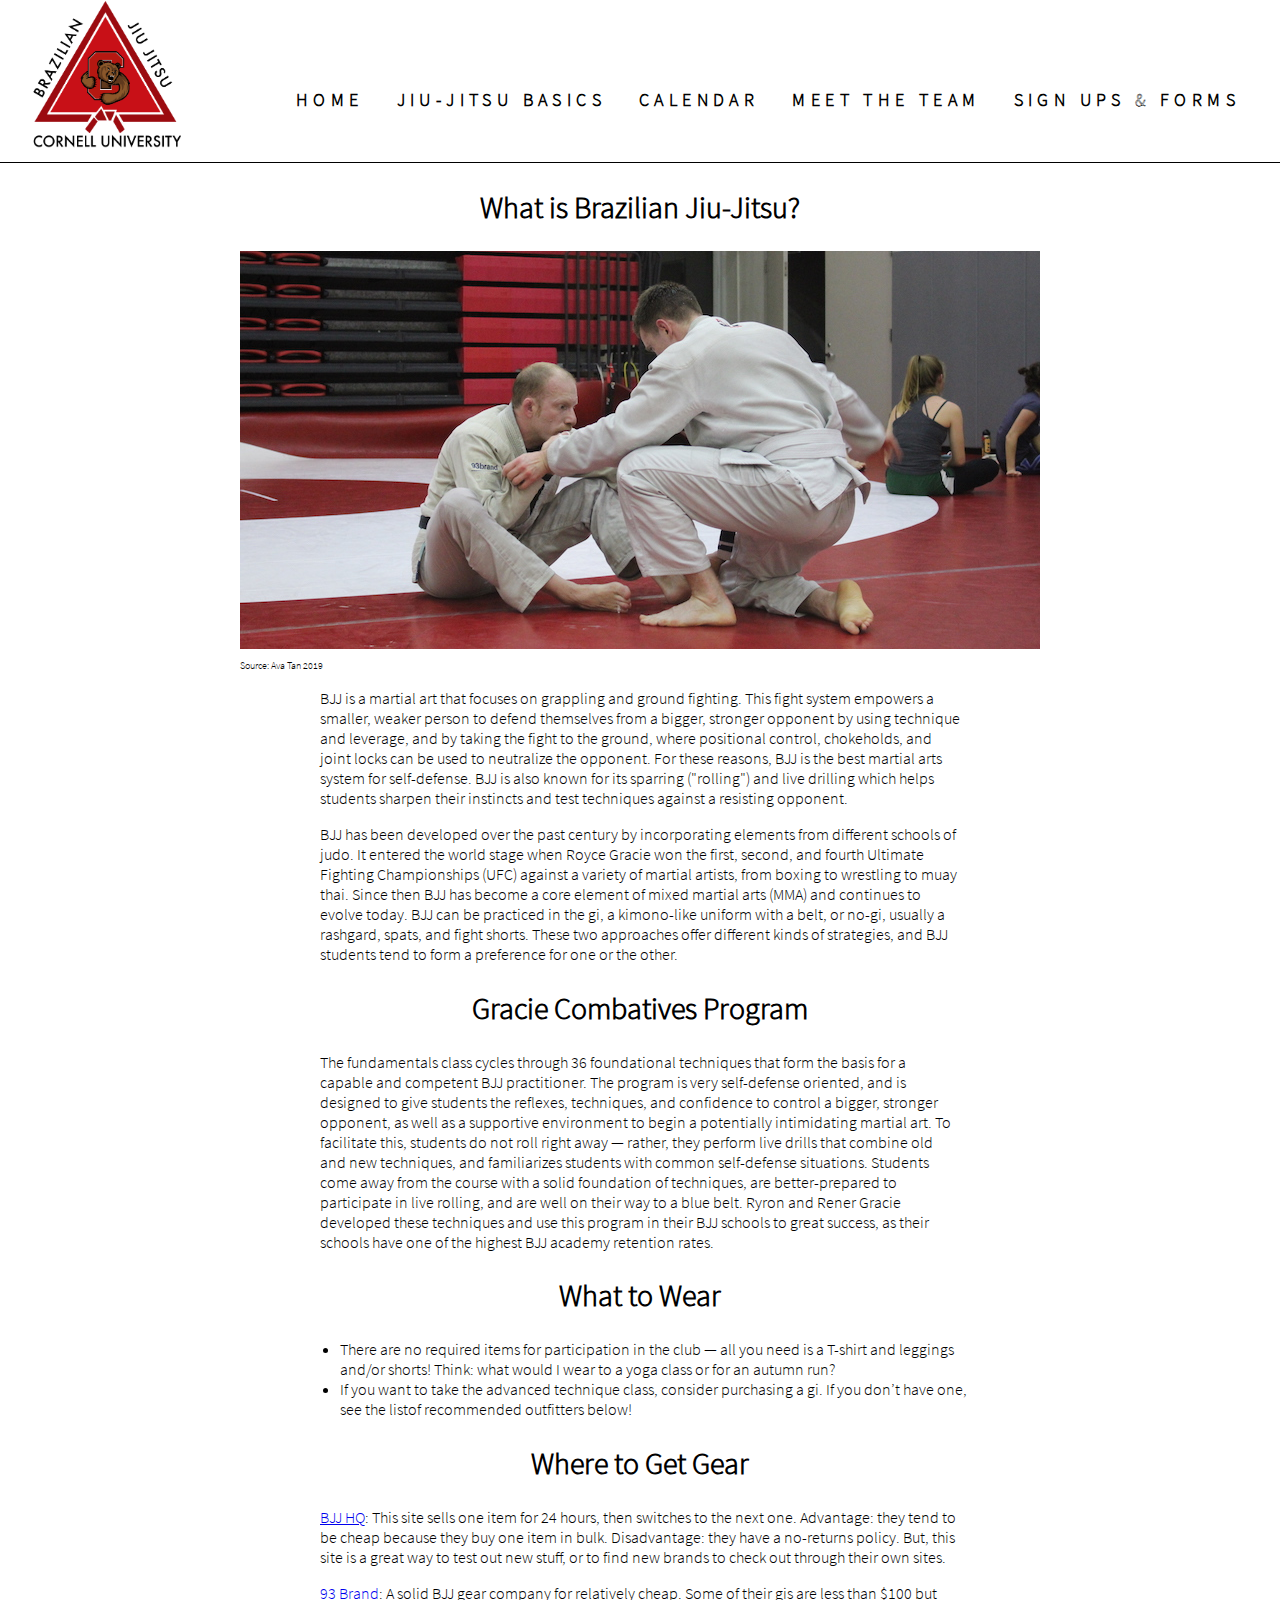
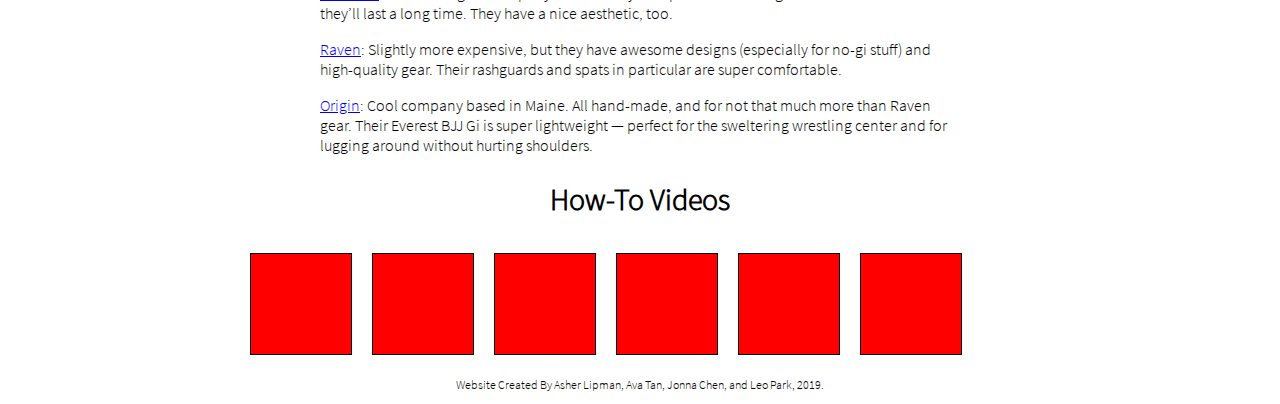
==== basics.html @ fdce4dcb "added photo to basics and image citations" ====
<!DOCTYPE html>
<html>
<head>
  <meta charset="utf-8"/>
  <meta name="viewport" content="width=device-width, intial-scale=1"/>
  <title>BJJ Basics</title>
  <link rel="stylesheet" type="text/css" href="styles/site.css">
</head>
<body>
  <header>
    <!-- Source: Jonna Chen 2019 -->
    <img class="logo" alt="logo" src="images/logo.png"/>
    <nav>
      <ul class="navigation">
        <li> <a href="index.html">Home</a> </li>
        <li> <a href="basics.html">Jiu-Jitsu Basics</a> </li>
        <li> <a href="calendar.html">Calendar</a> </li>
        <li> <a href="team.html">Meet the Team</a> </li>
        <li> <a href="signups.html">Sign Ups & Forms</a></li>
      </ul>
    </nav>
  </header>

  <div class="info">
    <div id="whatis">
      <h2 class="basics">What is Brazilian Jiu-Jitsu?</h2>
      <figure class="jiujitsu">
        <!-- Source: Ava Tan 2019 -->
        <img class="jiujitsu" src="images/whatisjiujitsu.JPG" alt="Jiu Jitsu"/>
        <figcaption class="jiujitsu">Source: Ava Tan 2019</figcaption>
      </figure>
      <p class="basics-text">BJJ is a martial art that focuses on grappling and ground fighting. This fight system empowers a smaller, weaker person to defend themselves from a bigger, stronger opponent by using technique and leverage, and by taking the fight to the ground, where positional control, chokeholds, and joint locks can be used to neutralize the opponent. For these reasons, BJJ is the best martial arts system for self-defense. BJJ is also known for its sparring ("rolling") and live drilling which helps students sharpen their instincts and test techniques against a resisting opponent.
      </p>
      <p class="basics-text">BJJ has been developed over the past century by incorporating elements from different schools of judo. It entered the world stage when Royce Gracie won the first, second, and fourth Ultimate Fighting Championships (UFC) against a variety of martial artists, from boxing to wrestling to muay thai. Since then BJJ has become a core element of mixed martial arts (MMA) and continues to evolve today. BJJ can be practiced in the gi, a kimono-like uniform with a belt, or no-gi, usually a rashgard, spats, and fight shorts. These two approaches offer different kinds of strategies, and BJJ students tend to form a preference for one or the other. </p>

      <h2 class="basics">Gracie Combatives Program</h2>
      <p class="basics-text">The fundamentals class cycles through 36 foundational techniques that form the basis for a capable and competent BJJ practitioner. The program is very self-defense oriented, and is designed to give students the reflexes, techniques, and confidence to control a bigger, stronger opponent, as well as a supportive environment to begin a potentially intimidating martial art. To facilitate this, students do not roll right away — rather, they perform live drills that combine old and new techniques, and familiarizes students with common self-defense situations. Students come away from the course with a solid foundation of techniques, are better-prepared to participate in live rolling, and are well on their way to a blue belt. Ryron and Rener Gracie developed these techniques and use this program in their BJJ schools to great success, as their schools have one of the highest BJJ academy retention rates.</p>
    </div>



    <div id="suggesteditems">
      <h2 class="basics">What to Wear</h2>
      <ul class="basics-list">
        <li>There are no required items for participation in the club — all you need is a T-shirt and leggings and/or shorts! Think: what would I wear to a yoga class or for an autumn run?</li>
        <li>If you want to take the advanced technique class, consider purchasing a gi. If you don’t have one, see the listof recommended outfitters below! </li>
      </ul>
    </div>

    <div id="getgear">
      <h2 class="basics">Where to Get Gear</h2>
      <p class="basics-text"><a href="https://www.bjjhq.com/" target="_blank">BJJ HQ</a>: This site sells one item for 24 hours, then switches to the next one. Advantage: they tend to be cheap because they buy one item in bulk. Disadvantage: they have a no-returns policy. But, this site is a great way to test out new stuff, or to find new brands to check out through their own sites.</p>
      <p class="basics-text"><a href="https://93brand.com/" target="_blank">93 Brand</a>: A solid BJJ gear company for relatively cheap. Some of their gis are less than $100 but they’ll last a long time. They have a nice aesthetic, too.</p>
      <p class="basics-text"><a href="https://www.ravenfightwear.com/" target="_blank">Raven</a>: Slightly more expensive, but they have awesome designs (especially for no-gi stuff) and high-quality gear. Their rashguards and spats in particular are super comfortable.</p>
      <p class="basics-text"><a href="https://originmaine.com/bjj-mma-fit/" target="_blank">Origin</a>: Cool company based in Maine. All hand-made, and for not that much more than Raven gear. Their Everest BJJ Gi is super lightweight — perfect for the sweltering wrestling center and for lugging around without hurting shoulders.</p>
    </div>

    <h2 class="basics">How-To Videos</h2>
    <div class="videos">
        <div class="video1"></div>
        <div class="video2"></div>
        <div class="video3"></div>
        <div class="video4"></div>
        <div class="video5"></div>
        <div class="video6"></div>
    </div>
  </div>
  <div class = "footer">
    <p>Website Created By Asher Lipman, Ava Tan, Jonna Chen, and Leo Park, 2019.</p>
  </div>

</body>
</html>
---- styles/site.css ----
body{
  margin:0;
  font-family: 'SourceSansProLight', sans-serif;
}
@font-face {
  font-family:"Alasti-Regular";
  src:url('../fonts/Alasti-Regular.ttf') format('truetype');
}
@font-face {
  font-family:"SourceSansProLight";
  src: url("../fonts/SourceSansPro-Light.ttf") format('truetype');
}

header{
  display:flex;
  width: 100%;
  flex-direction: row;
  justify-content: space-between;
  background-color: white;
  margin:0;
  padding-bottom: 10px;
  border-bottom: 1px solid black;
}

.logo{
  width:150px;
  height:150px;
  border:1px solid white;
  padding-left: 30px;
}

/*Text Styling*/
h1{

}
.sign-up{
  text-align: center;
}
h2{
  font-size: 30px;

}
.basics{
  text-align: center;

}
/*Navigation Bar Styling*/
#hamburger{
    background: none;
    border: none;
    color:black;
    font-size: 32px;
    margin-right:20px;
}
nav{
  height:150px;
  width: 80%;
}

.navigation{
  list-style: none;
  display: flex;
  flex-direction: row;
  justify-content: space-between;
  margin:0;
  margin-right:40px;
  height: 150px;
}

.navigation a{

    line-height: 200px;
    text-decoration: none;
    color:black;
    font-family:"SourceSansProLight", sans-serif;
    font-weight: bold;
    font-size:18px;
    text-transform: uppercase;
    margin:auto 0;
    letter-spacing: 0.3em;
}
.navigation a:hover{
    font-size: 21px;
    color: #a42e2e;
}
/*Homepage Styling*/

.carousel{
  width: 100%;
}

.description{
  display: flex;
  flex-direction: row;
  width: 800px;
  margin-left: auto;
  margin-right: auto;
}

#abouttheclub, #wherewhen{
  width: 400px;
  margin-left: auto;
  margin-right: auto;
}

#abouttheclub{
  margin-right: 20px;
}

#wherewhen{
  margin-left: 20px;
}

#beltsystem{
  margin-top: 0px;
  margin-bottom: 30px;
  text-align: center;
}

/*Basics styling*/
.videos{
    display: flex;
    flex-direction: row;
    width: 800px;
    margin-left: auto;
    margin-right: auto;
}
.videos *{
    width:100px;
    height:100px;
    border:1px solid black;
    background: red;
    margin:10px;
}
p.basics-text{
  width: 50%;
  margin-left: auto;
  margin-right: auto;
}
ul.basics-list{
  width: 50%;
  margin-left: auto;
  margin-right: auto;
}
figure.jiujitsu{
  width: 800px;
  text-align: left;
  margin-left: auto;
  margin-right: auto;
  margin-bottom: 15px;
}
img.jiujitsu{
  display: block;
  margin-left: auto;
  margin-right: auto;
}
figcaption.jiujitsu{
  font-size: 10px;
  margin-top: 10px;
}

/*meet the team*/
.a{
  font-size: 45px;
  margin-left: 540px;
  font-family: sans-serif;
}
.b{
  font-size: 20px;
  margin-left: 50px;
  font-family: sans-serif;
}
.c{
  margin-left: 0px;
}
.d{
  margin-left: 50px;
}
.e{
  margin-left: 50px;
  font-size: 32px;
  font-family: sans-serif;
  margin-top: 20px;
  margin-right: 30px;
}
.g{
  margin-left: 50px;
  font-family: sans-serif;
}
p.e{
  margin-right: 50px;
}
img#uno{
  margin-left: 50px;
}
img#instructor{
  margin-left: 50px;
}
.row{
  display:flex;
  margin-left: 0px;
}
.col{
  flex-direction: column;
}



/*calendar site stuff*/
.calendar{
    height:700px;
    width:80%;
    margin:50px auto;
    display:flex;
    flex-direction: column;
    border:1px solid black;
}
.calendar_header{
    display: flex;
    flex-direction: row;
    width:100%;
    justify-content: space-between;
    background-color: black;
    height:75px;
}
.calendar_nav{
    width: 50px;
    height:50px;
    margin:10px;
}
.calendar figcaption{
    color:white;
}

.calendar_title{
    color:white;
    font-family:"SourceSansProLight", sans-serif;
    font-weight: bold;
    font-size:24px;
    text-transform: uppercase;
    margin:auto 0;
    letter-spacing: 0.2em;
    text-align: center;
}
.day_titles{
    display:flex;
    flex-direction: row;
    list-style: none;
    flex-wrap:nowrap;
    background-color: #3a9fa6;
    color:white;
    height:40px;
    line-height: 40px;
    margin:0px;
    padding:0px;
    font-size: 24px;
}
.mobile{
    display:none;
}
.day_titles *{
    width:calc(100% / 7);
    text-align: center;
    font-weight: bold;
}
.calendar_days{
  display:flex;
  flex-direction: row;
  flex-wrap: wrap;
  width:100%;
  height:calc(100% - 75px - 40px);
}
.calendar_days > div{
  border: 1px solid black;
  width: calc((100% / 7) - 2px);
  height:calc(20% - 2px);
}
.calendar_days a{
    width:100%;
    height:100%;
    display: inline-block;
}
.day_label{
    font-size: 32px;
    text-align: center;
    text-decoration: none;
    color:black;
}

.pop_up{
    border:2px solid black;
    height:400px;
    width:50%;
    position:fixed;
    margin:auto auto;
    top:calc(50% - 200px);
    left:25%;
}
.pop_up_header{
    display: flex;
    flex-direction: row;
    justify-content: space-between;
    padding:0 20px;
    background: black;
    height:60px;
}
.pop_up_title{
    margin-left: 20px;
    color: white;
}
.pop_up button{
    color:white;
    background: none;
    border:none;
    font-size: 32px;
    padding:10px;
    margin:0;

}
.calendar_description_titles{
    display: flex;
    flex-direction: row;
    background: #3a9fa6;
    height:40px;
    line-height: 40px;
}
.calendar_description_titles h3:first-child{
    width: 30%;
}
.calendar_description_titles h3{
    text-align: center;
    color:white;
    font-weight: bold;
    width:100%;
    margin:0;

}
.calendar_descriptions{
    background: white;
    height: calc(100% - 100px);
    display:flex;
    flex-direction: row;
}
.times{
    width: 30%;
    height:100%;
    border-right: 2px solid black;
    margin:0;
    list-style: none;
    font-size: 24px;
}
.events{
    width: 70%;
    height:100%;
    border-left:2px solid black;
    margin:0;
    list-style: none;
    font-size: 24px;
}
.times li, .events li{
    margin:30px 10px;
}
/* end of calendar */

/* Signups Styling - Ava*/


form{
  display: flex;
  flex-direction: column;
  width:100%;
  align-items: center;
}
input {
  margin-top: 5px;
  margin-bottom: 5px;
  padding: 5px;
  font-size: 14px;
  box-sizing: border-box;

}
label{
  margin-top: 5px;
  margin-right: 10px;
}
.listserv-radio{
  margin-top: 5px;
  margin-bottom: 5px;
  text-align: center;
}
.label-radio{
  display: flex;
  flex-direction: row;
}

.align{
  display: inline-block;
  align-self: flex-start;
}

.textbox{
  margin-top: 5px;
}
.error_message {
  display: flex;
  font-size: 14px;
  color: red;
}
.waiver{
  text-align: center;
}
button {
    margin-top: 10px;
    align-self: center;
    padding: 5px 20px 5px 20px;
    box-sizing: border-box;
    border: 1px solid black;
    font-family: "SourceSansProLight", Roboto, sans-serif;
    font-size: 18px;
    color: black;
    background-color: white;
}

button:hover {
    color: white;
    background-color: black;
    cursor: pointer;
}
.hidden{
  display: none;
}

/*Footer Styling*/
.footer {
  text-align: center;
  margin-left: auto;
  margin-right: auto;
  margin-bottom: 0px;
}

.footer p{
  font-size: 12px;
}


/* tablet responsiveness*/
@media (max-width: 900px) {

html, body{
  width: 100%;
  height:100%;
  margin:0;
  padding:0;

}
/*nav styling*/
nav{
    width:100%;
    height: calc(100% - 152px);
    position: fixed;
    top:152px;
    background: black;
}
.navigation{
    flex-direction: column;
    z-index:2;
    z-index: 2;
    padding: 0;
    margin:0;
}
.navigation li{
    width:100%;
    text-align: center;
    border: 1px solid white;
}
.navigation a{
    display:inline-block;
    width:100%;
}
/*Homepage Styling*/

.description{
  display: flex;
  flex-direction: column;
  width: 800px;
  margin-left: auto;
  margin-right: auto;
}

#abouttheclub, #wherewhen{
  width: 400px;
  margin-left: auto;
  margin-right: auto;
}

#abouttheclub{
  margin-right: auto;
}

#wherewhen{
  margin-left: auto;
}

/*calendar stuff*/
.calendar{
    height:400px;
}
.calendar_nav{
    width:30px;
    height:30px;
}
.calendar_title{
    font-size: 18px;

}
.pop_up{
    position:relative;
    top:0;
    left:0;
    margin:10px auto;
    width:80%;
    z-index: -1;
}
.pop_up_header{
    display: none;
}
.calendar_descriptions{
    height:calc(100% - 40px);
}
.desktop{
    display: none;
}
.mobile{
    display:inline-block;
}
/*end of calendar*/


}




/* mobile responsiveness*/
@media (max-width: 600px) {



}
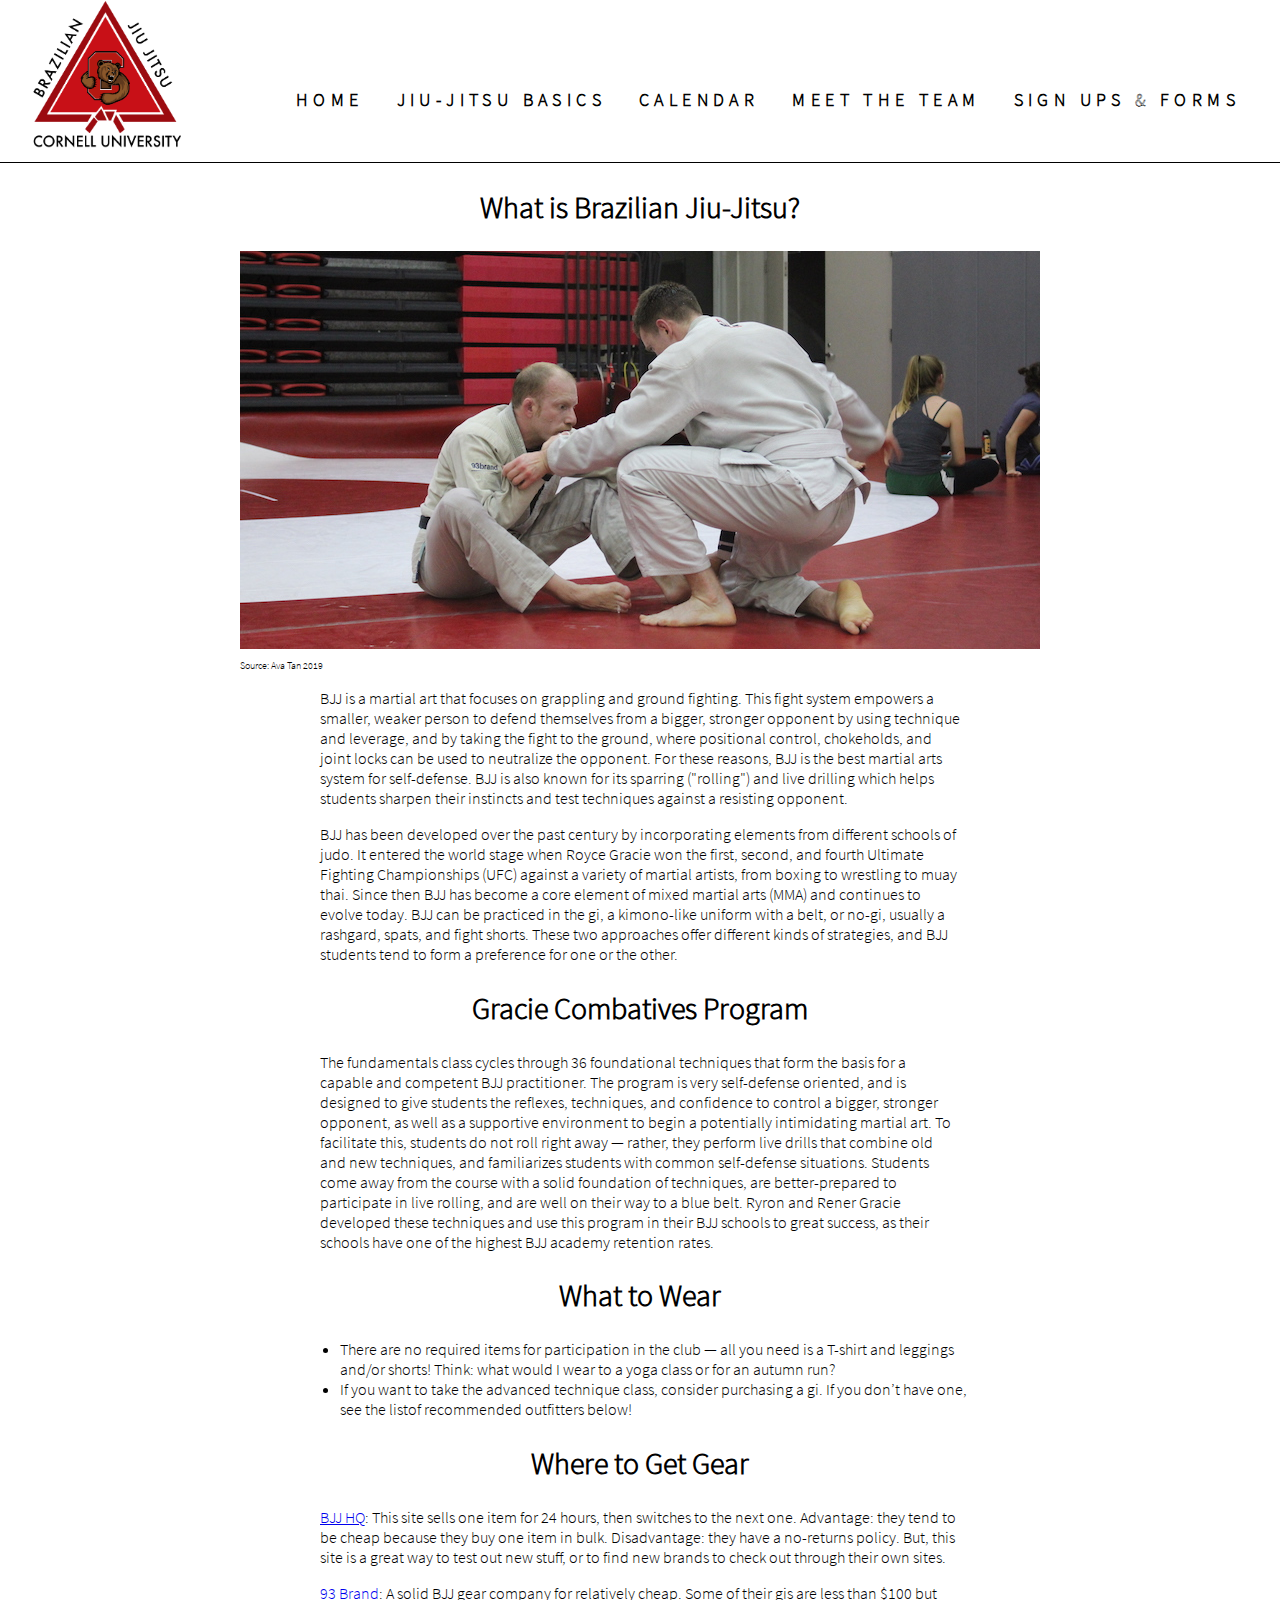
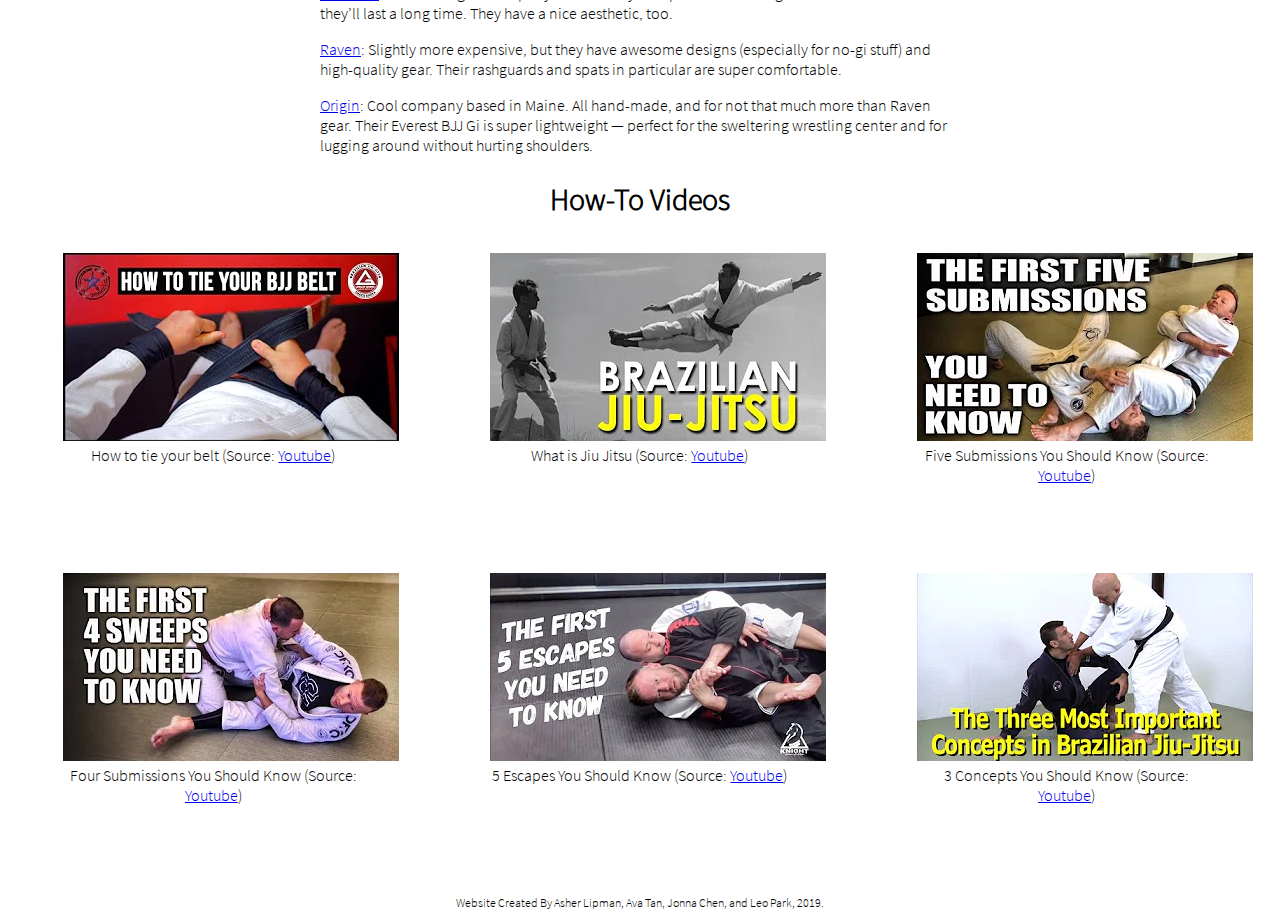
==== commit 27ee1107: "added videos to basic page" ====
--- a/basics.html
+++ b/basics.html
@@ -57,12 +57,67 @@
 
     <h2 class="basics">How-To Videos</h2>
     <div class="videos">
-        <div class="video1"></div>
-        <div class="video2"></div>
-        <div class="video3"></div>
-        <div class="video4"></div>
-        <div class="video5"></div>
-        <div class="video6"></div>
+            <!--Source: <a href="https://www.youtube.com/watch?v=N9G7gq6fuVw-->
+            <figure>
+                <a href="https://www.youtube.com/watch?v=N9G7gq6fuVw">
+                    <img alt="thumbnail of belt-tying video" src="images/how_to_tie_belt_thumbnail.webp"/>
+                </a>
+                <figcaption>
+                    How to tie your belt (Source: <a href="https://www.youtube.com/watch?v=N9G7gq6fuVw">Youtube</a>)
+                </figcaption>
+            </figure>
+
+            <!--Source: <a href="https://www.youtube.com/watch?v=4CGYQjC6WOY"-->
+            <figure>
+                <a href="https://www.youtube.com/watch?v=4CGYQjC6WOY">
+                    <img alt="thumbnail for history of jiu jitsu video" src="images/what_is_jiu_jitsu_thumbnail.webp"/>
+                </a>
+                <figcaption>
+                    What is Jiu Jitsu (Source: <a href="https://www.youtube.com/watch?v=4CGYQjC6WOY">Youtube</a>)
+                </figcaption>
+            </figure>
+
+            <!--Source: <a href="https://www.youtube.com/watch?v=hY35pBOfSNk"-->
+            <figure>
+                <a href="https://www.youtube.com/watch?v=hY35pBOfSNk">
+                    <img alt="thumbnail for five submissions video" src="images/five_submissions_thumbnail.webp"/>
+                </a>
+                <figcaption>
+                    Five Submissions You Should Know (Source: <a href="https://www.youtube.com/watch?v=hY35pBOfSNk">Youtube</a>)
+                </figcaption>
+            </figure>
+
+            <!--Source: <a href="https://www.youtube.com/watch?v=qp5AXBHxQec"-->
+            <figure>
+                <a href="https://www.youtube.com/watch?v=qp5AXBHxQec">
+                    <img alt="thumbnail of 4 submissions video" src="images/4_sweeps_thumbnail.webp"/>
+                </a>
+                <figcaption>
+                    Four Submissions You Should Know (Source: <a href="https://www.youtube.com/watch?v=qp5AXBHxQec">Youtube</a>)
+                </figcaption>
+            </figure>
+
+            <!--Source: <a href="https://www.youtube.com/watch?v=775gXyYzB08"-->
+            <figure>
+                <a href="https://www.youtube.com/watch?v=775gXyYzB08">
+                    <img alt="thumbnail of 5 escapes video" src="images/5_escapes_thumbnail.webp"/>
+                </a>
+                <figcaption>
+                    5 Escapes You Should Know (Source: <a href="https://www.youtube.com/watch?v=775gXyYzB08">Youtube</a>)
+                </figcaption>
+            </figure>
+
+            <!--Source: <a href="https://www.youtube.com/watch?v=j5RaxEV9fx8"-->
+            <figure>
+                <a href="https://www.youtube.com/watch?v=j5RaxEV9fx8">
+                    <img alt="thumbnail of belt-tying video" src="images/3_concepts_thumbnail.webp"/>
+                </a>
+                <figcaption>
+                    3 Concepts You Should Know (Source: <a href="https://www.youtube.com/watch?v=j5RaxEV9fx8">Youtube</a>)
+                </figcaption>
+            </figure>
+
+
     </div>
   </div>
   <div class = "footer">
--- a/styles/site.css
+++ b/styles/site.css
@@ -68,7 +68,7 @@
 }
 
 .navigation a{
-
+    transition-duration: 250ms;
     line-height: 200px;
     text-decoration: none;
     color:black;
@@ -80,6 +80,7 @@
     letter-spacing: 0.3em;
 }
 .navigation a:hover{
+    transition-duration:250ms;
     font-size: 21px;
     color: #a42e2e;
 }
@@ -121,17 +122,20 @@
 .videos{
     display: flex;
     flex-direction: row;
-    width: 800px;
+    flex-wrap: wrap;
     margin-left: auto;
     margin-right: auto;
 }
-.videos *{
-    width:100px;
-    height:100px;
-    border:1px solid black;
-    background: red;
-    margin:10px;
-}
+.videos figure{
+    width:300px;
+    height:300px;
+    margin: 10px calc(calc(100% - 900px) / 6);
+}
+.videos figcaption{
+    text-align: center;
+}
+
+
 p.basics-text{
   width: 50%;
   margin-left: auto;
@@ -220,7 +224,7 @@
     flex-direction: row;
     width:100%;
     justify-content: space-between;
-    background-color: black;
+    background-color: white;
     height:75px;
 }
 .calendar_nav{
@@ -236,18 +240,19 @@
     color:white;
     font-family:"SourceSansProLight", sans-serif;
     font-weight: bold;
-    font-size:24px;
+    font-size:28px;
     text-transform: uppercase;
     margin:auto 0;
     letter-spacing: 0.2em;
     text-align: center;
+    color:#a42e2e;
 }
 .day_titles{
     display:flex;
     flex-direction: row;
     list-style: none;
     flex-wrap:nowrap;
-    background-color: #3a9fa6;
+    background-color: #a42e2e;
     color:white;
     height:40px;
     line-height: 40px;
@@ -288,7 +293,7 @@
 }
 
 .pop_up{
-    border:2px solid black;
+    border:4px solid black;
     height:400px;
     width:50%;
     position:fixed;
@@ -301,26 +306,32 @@
     flex-direction: row;
     justify-content: space-between;
     padding:0 20px;
-    background: black;
+    background: white;
     height:60px;
 }
 .pop_up_title{
-    margin-left: 20px;
-    color: white;
+    margin: 20px;
+    line-height: 100%;
+    color: #a42e2e;
+
 }
 .pop_up button{
-    color:white;
+    color:#a42e2e;
     background: none;
     border:none;
-    font-size: 32px;
+    font-size: 48px;
     padding:10px;
     margin:0;
-
-}
+}
+.pop_up button{
+    color:#a42e2e !important;
+    background: none !important;
+}
+
 .calendar_description_titles{
     display: flex;
     flex-direction: row;
-    background: #3a9fa6;
+    background: #a42e2e;
     height:40px;
     line-height: 40px;
 }
@@ -343,23 +354,21 @@
 }
 .times{
     width: 30%;
+}
+.events{
+    width: 70%;
+}
+.times, .events{
     height:100%;
     border-right: 2px solid black;
     margin:0;
     list-style: none;
     font-size: 24px;
 }
-.events{
-    width: 70%;
-    height:100%;
-    border-left:2px solid black;
-    margin:0;
-    list-style: none;
-    font-size: 24px;
-}
 .times li, .events li{
     margin:30px 10px;
 }
+
 /* end of calendar */
 
 /* Signups Styling - Ava*/
@@ -459,7 +468,7 @@
     height: calc(100% - 152px);
     position: fixed;
     top:152px;
-    background: black;
+    background: white;
 }
 .navigation{
     flex-direction: column;
@@ -471,7 +480,7 @@
 .navigation li{
     width:100%;
     text-align: center;
-    border: 1px solid white;
+    border: 1px solid #a42e2e;
 }
 .navigation a{
     display:inline-block;
@@ -520,10 +529,25 @@
     margin:10px auto;
     width:80%;
     z-index: -1;
+    overflow-y: scroll;
 }
 .pop_up_header{
     display: none;
 }
+.times,.events{
+    padding-left:0;
+    font-size: 20px;
+    text-align: center;
+    height:100%;
+    overflow-y: auto;
+}
+.times li, .events li{
+    margin-bottom:30px;
+    height:75px;
+}
+.events li{
+    line-height: 75px;
+}
 .calendar_descriptions{
     height:calc(100% - 40px);
 }
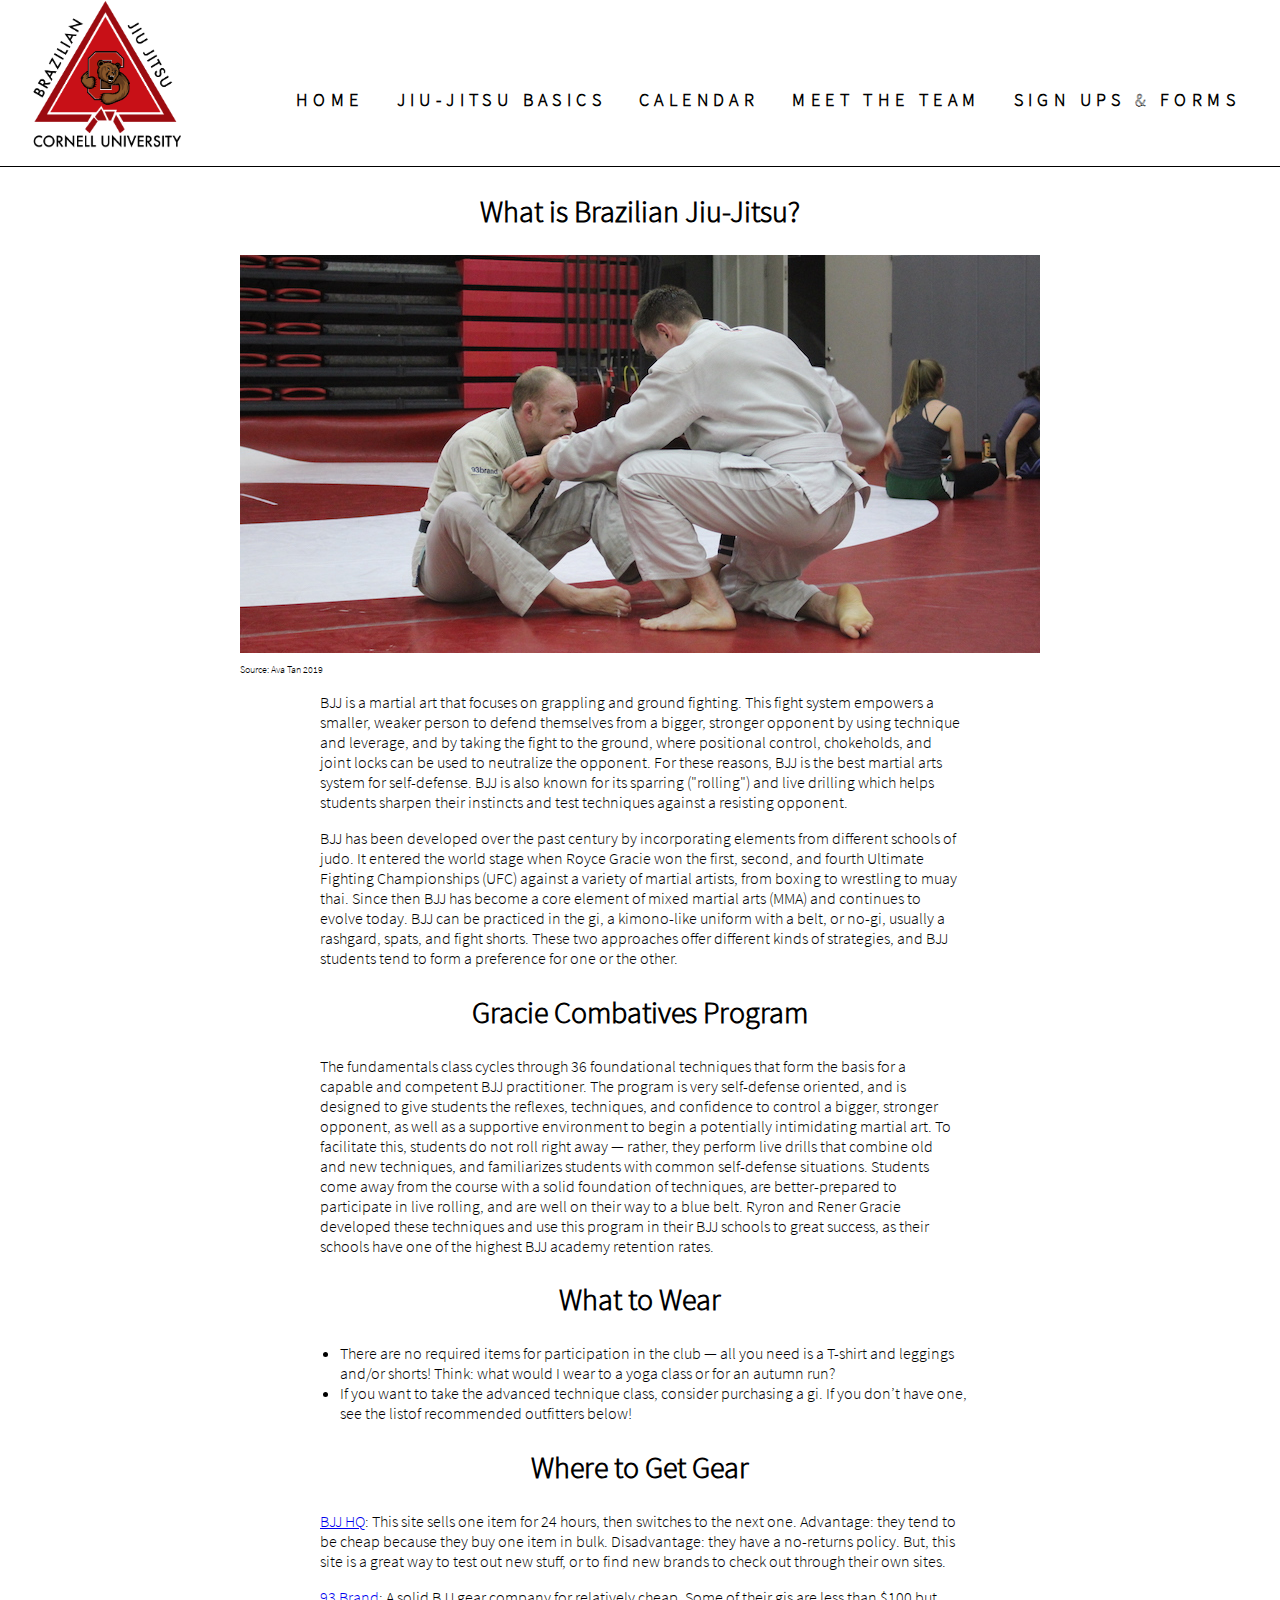
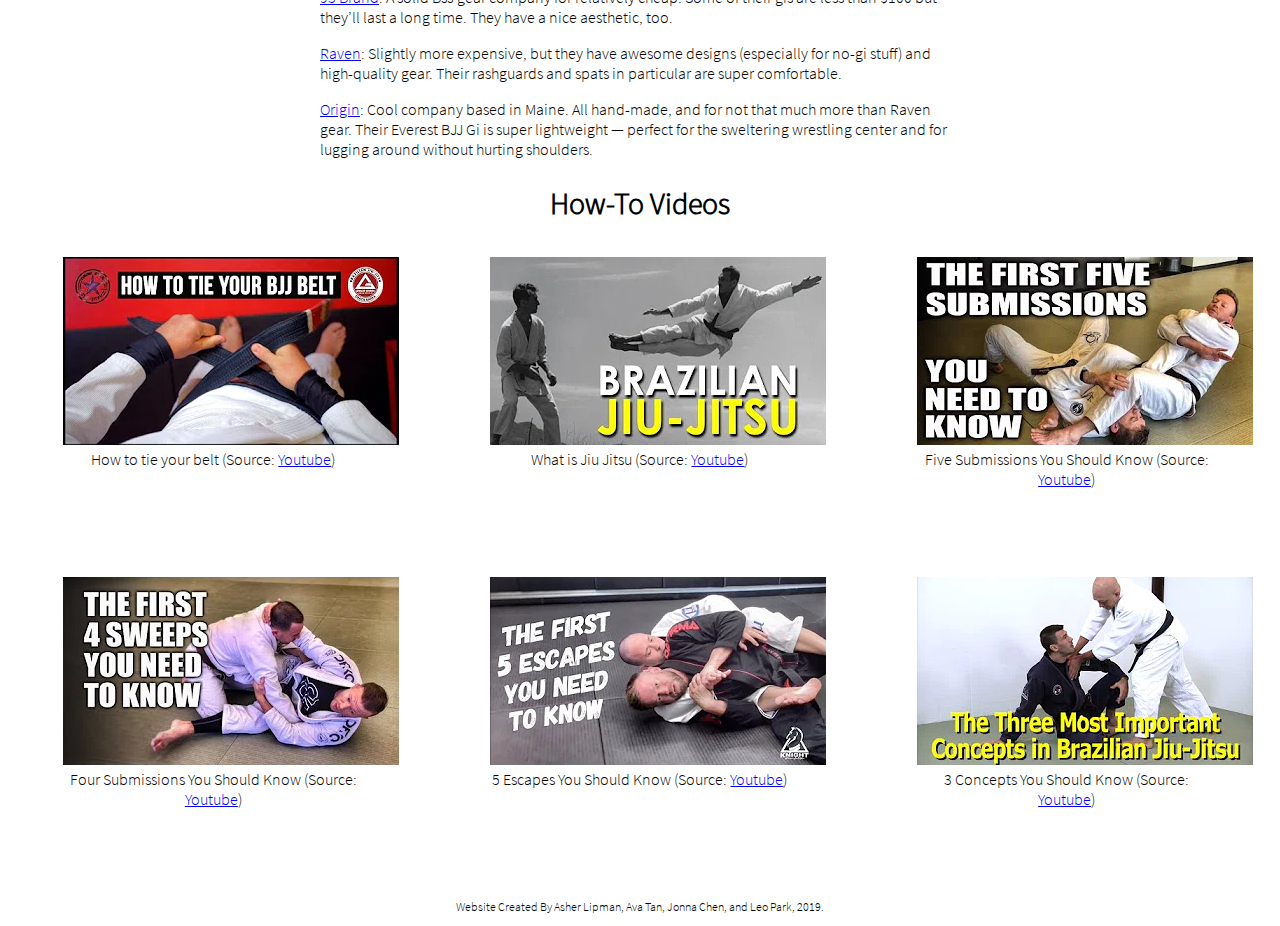
==== commit 60b8e659: "added logo link to home" ====
--- a/basics.html
+++ b/basics.html
@@ -7,19 +7,21 @@
   <link rel="stylesheet" type="text/css" href="styles/site.css">
 </head>
 <body>
-  <header>
-    <!-- Source: Jonna Chen 2019 -->
-    <img class="logo" alt="logo" src="images/logo.png"/>
-    <nav>
-      <ul class="navigation">
-        <li> <a href="index.html">Home</a> </li>
-        <li> <a href="basics.html">Jiu-Jitsu Basics</a> </li>
-        <li> <a href="calendar.html">Calendar</a> </li>
-        <li> <a href="team.html">Meet the Team</a> </li>
-        <li> <a href="signups.html">Sign Ups & Forms</a></li>
-      </ul>
-    </nav>
-  </header>
+    <header>
+        <!-- Source: Jonna Chen 2019 -->
+        <a href="index.html"><img class="logo" alt="logo" src="images/logo.png"/></a>
+        <button id="hamburger" type="button" class="mobile">&#9776;</button>
+        <nav class="desktop">
+            <ul class="navigation">
+                <li> <a href="index.html">Home</a> </li>
+                <li> <a href="basics.html">Jiu-Jitsu Basics</a> </li>
+                <li> <a href="calendar.html">Calendar</a> </li>
+                <li> <a href="team.html">Meet the Team</a> </li>
+                <li> <a href="signups.html">Sign Ups & Forms</a></li>
+            </ul>
+        </nav>
+
+    </header>
 
   <div class="info">
     <div id="whatis">
--- a/styles/site.css
+++ b/styles/site.css
@@ -476,15 +476,20 @@
     z-index: 2;
     padding: 0;
     margin:0;
+    height: 100%;
 }
 .navigation li{
     width:100%;
     text-align: center;
     border: 1px solid #a42e2e;
+    height:20%;
+    padding-top: 10%;
+
 }
 .navigation a{
     display:inline-block;
     width:100%;
+    line-height: 20%;
 }
 /*Homepage Styling*/
 
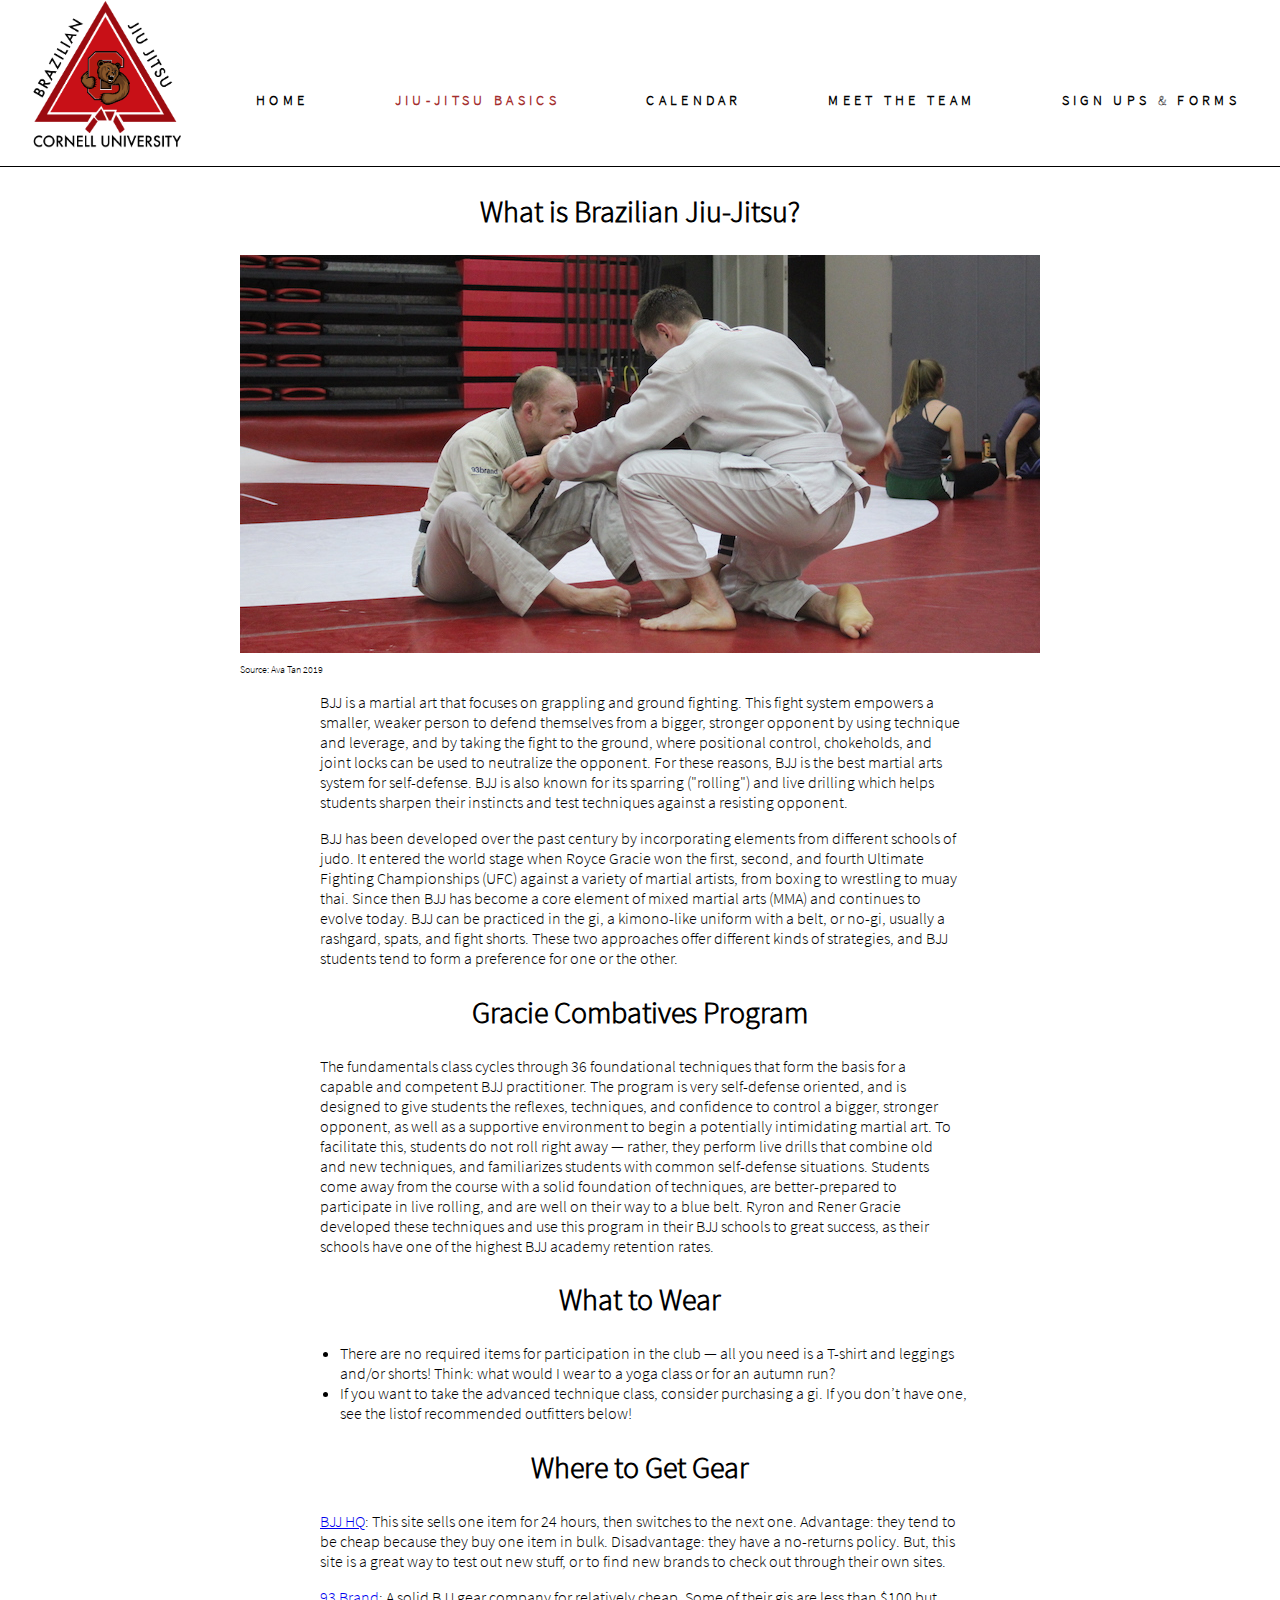
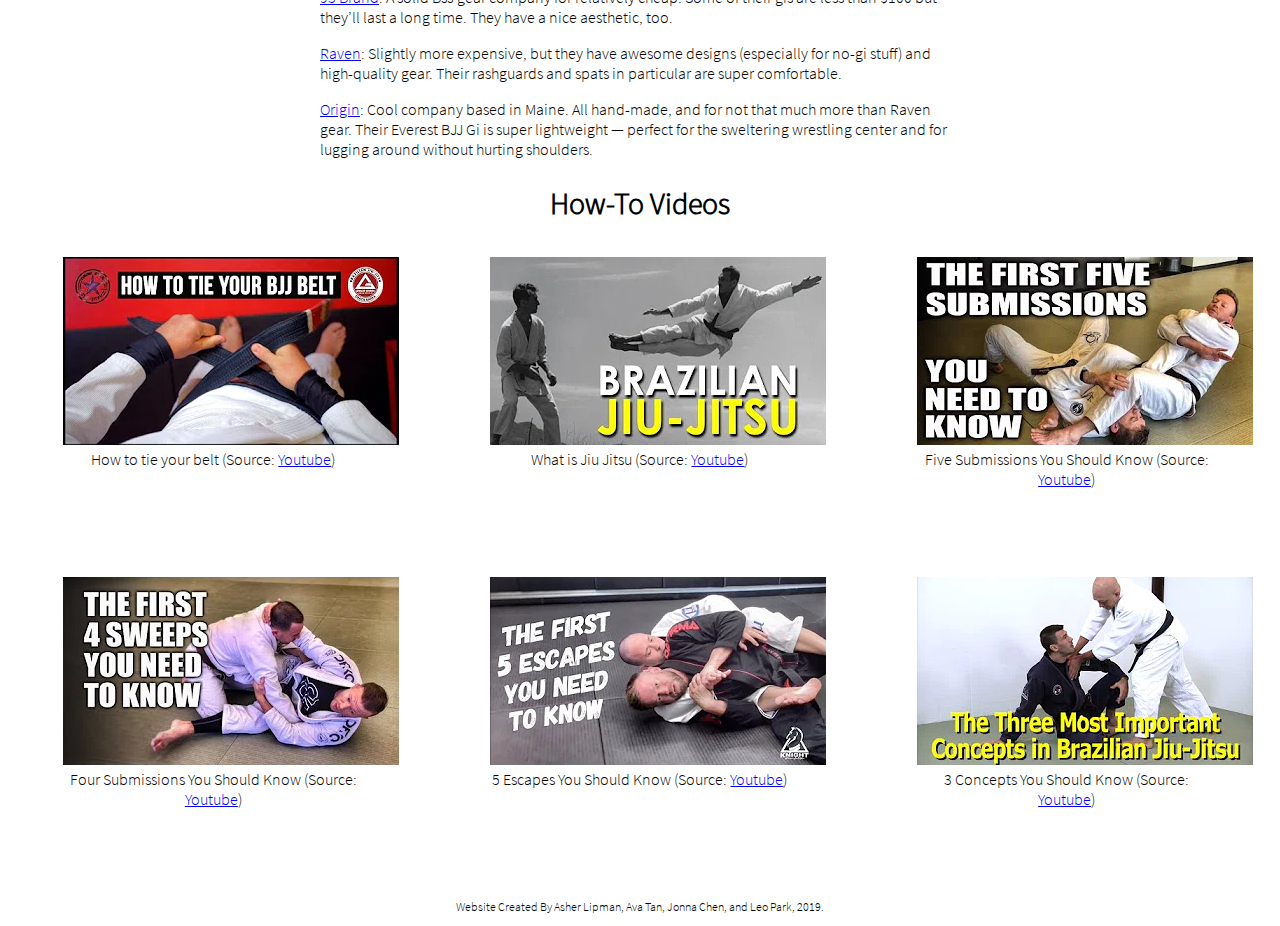
==== commit 394caeba: "calendar: deactivated non-days, included hover effects nav: made responsive, active effects" ====
--- a/basics.html
+++ b/basics.html
@@ -5,6 +5,8 @@
   <meta name="viewport" content="width=device-width, intial-scale=1"/>
   <title>BJJ Basics</title>
   <link rel="stylesheet" type="text/css" href="styles/site.css">
+  <script src="scripts/jquery-3.4.1.min.js" type="text/javascript"></script>
+  <script type="text/javascript" src="scripts/effects.js"></script>
 </head>
 <body>
     <header>
@@ -14,7 +16,7 @@
         <nav class="desktop">
             <ul class="navigation">
                 <li> <a href="index.html">Home</a> </li>
-                <li> <a href="basics.html">Jiu-Jitsu Basics</a> </li>
+                <li> <a href="basics.html" class="active">Jiu-Jitsu Basics</a> </li>
                 <li> <a href="calendar.html">Calendar</a> </li>
                 <li> <a href="team.html">Meet the Team</a> </li>
                 <li> <a href="signups.html">Sign Ups & Forms</a></li>
--- a/styles/site.css
+++ b/styles/site.css
@@ -84,6 +84,9 @@
     font-size: 21px;
     color: #a42e2e;
 }
+.navigation a.active{
+    color: #a42e2e;
+}
 /*Homepage Styling*/
 
 .carousel{
@@ -167,12 +170,12 @@
 .a{
   font-size: 45px;
   margin-left: 540px;
-  font-family: sans-serif;
+  font-family: 'SourceSansProLight', sans-serif;
 }
 .b{
   font-size: 20px;
   margin-left: 50px;
-  font-family: sans-serif;
+  font-family: 'SourceSansProLight', sans-serif;
 }
 .c{
   margin-left: 0px;
@@ -183,13 +186,13 @@
 .e{
   margin-left: 50px;
   font-size: 32px;
-  font-family: sans-serif;
+  font-family: 'SourceSansProLight', sans-serif;
   margin-top: 20px;
   margin-right: 30px;
 }
 .g{
   margin-left: 50px;
-  font-family: sans-serif;
+  font-family: 'SourceSansProLight', sans-serif;
 }
 p.e{
   margin-right: 50px;
@@ -290,6 +293,15 @@
     text-align: center;
     text-decoration: none;
     color:black;
+    cursor: pointer;
+}
+.day_label:hover{
+    background:#a42e2e;
+    color:white;
+}
+.inactive_day{
+    cursor:default;
+    background: #777a7e !important;
 }
 
 .pop_up{
@@ -451,9 +463,18 @@
   font-size: 12px;
 }
 
+@media (max-width:1350px){
+    .navigation{
+        padding:0;
+    }
+    .navigation a{
+        transition-duration: 250ms;
+        font-size: 90%;
+    }
+}
 
 /* tablet responsiveness*/
-@media (max-width: 900px) {
+@media (max-width: 1000px) {
 
 html, body{
   width: 100%;
@@ -483,13 +504,13 @@
     text-align: center;
     border: 1px solid #a42e2e;
     height:20%;
-    padding-top: 10%;
 
 }
 .navigation a{
     display:inline-block;
     width:100%;
-    line-height: 20%;
+    height:100%;
+    line-height: 100px;
 }
 /*Homepage Styling*/
 
@@ -515,6 +536,13 @@
   margin-left: auto;
 }
 
+.videos{
+    flex-direction: column;
+}
+.videos figure{
+    margin: 10px 5%;
+}
+
 /*calendar stuff*/
 .calendar{
     height:400px;
@@ -524,7 +552,7 @@
     height:30px;
 }
 .calendar_title{
-    font-size: 18px;
+    font-size: 20px;
 
 }
 .pop_up{
@@ -564,6 +592,28 @@
 }
 /*end of calendar*/
 
+/*Basics Styling*/
+p.basics-text{
+  width: 80%;
+  margin-left: auto;
+  margin-right: auto;
+  line-height: 1.5em;
+}
+ul.basics-list{
+  width: 80%;
+  margin-left: auto;
+  margin-right: auto;
+}
+figure.jiujitsu{
+  width: 100%;
+  text-align: center;
+  margin-left: auto;
+  margin-right: auto;
+  margin-bottom: 15px;
+}
+img.jiujitsu{
+  width: 95%;
+}
 
 }
 
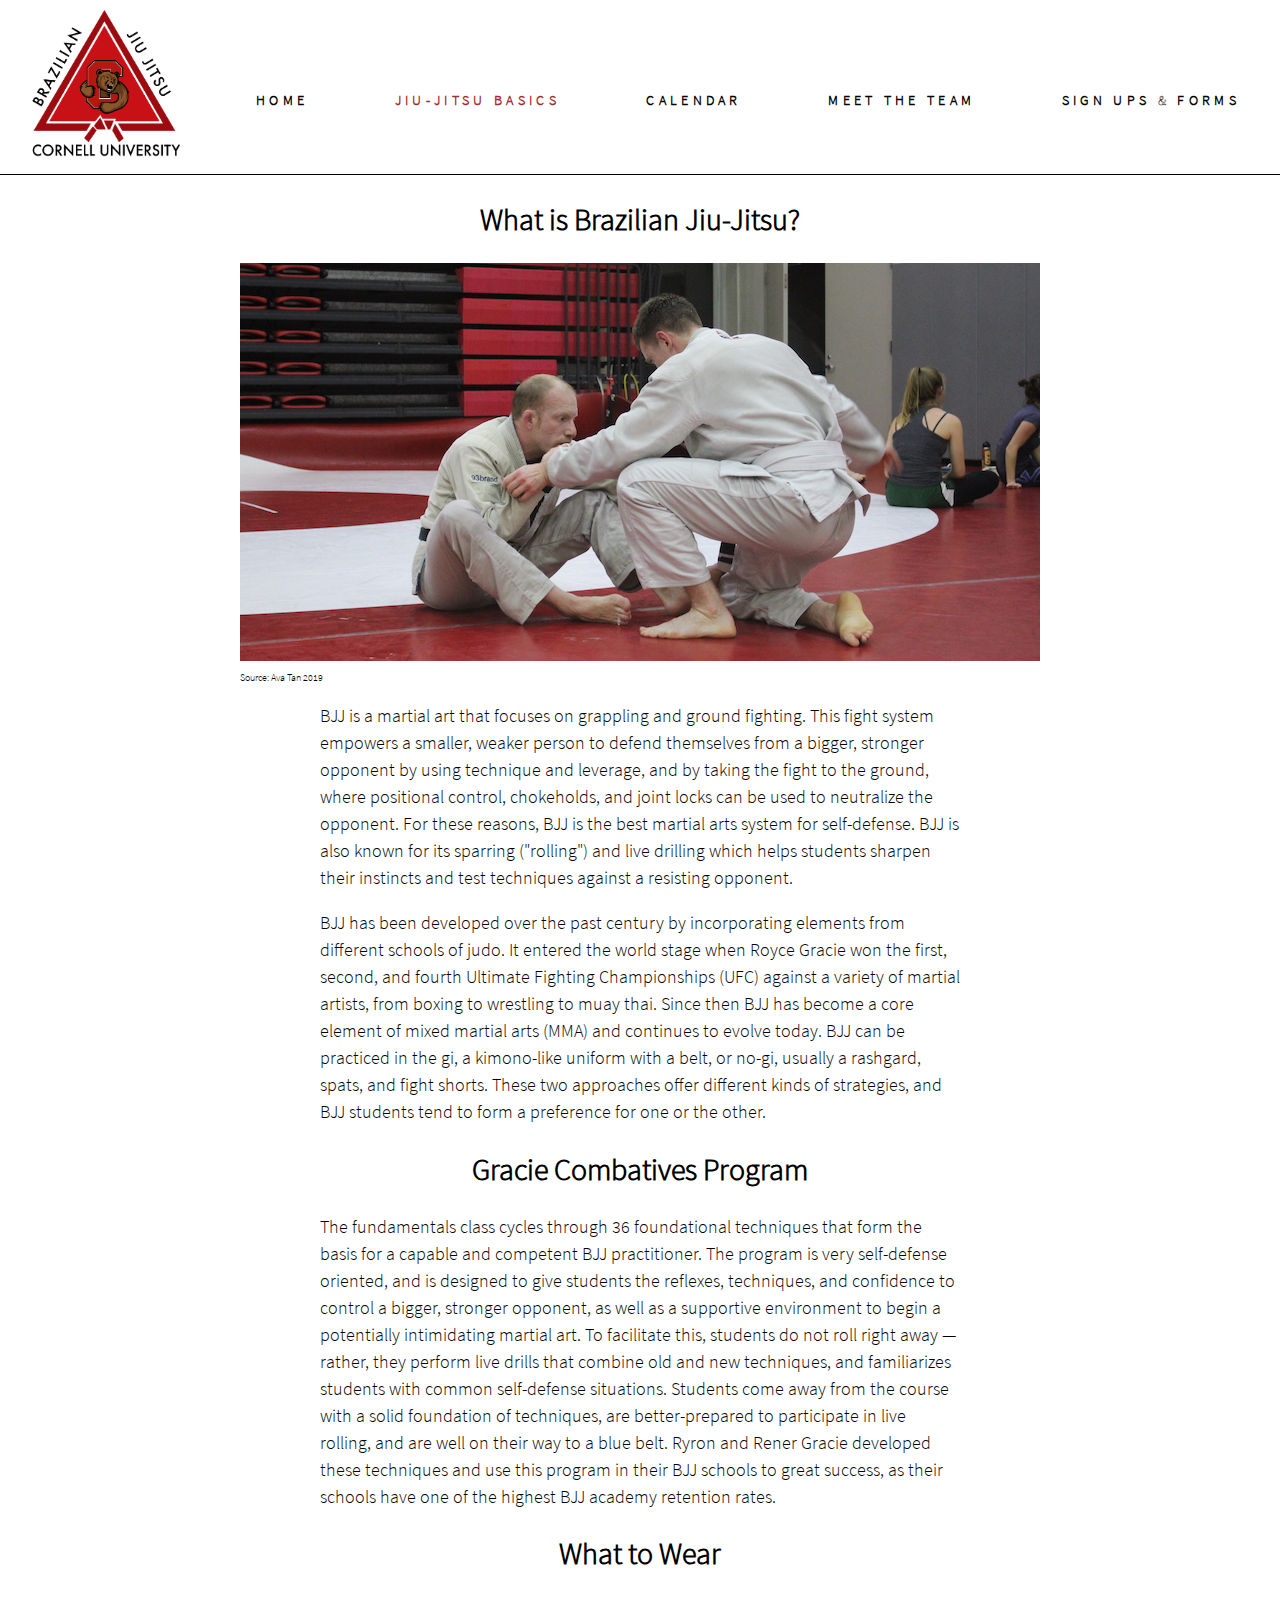
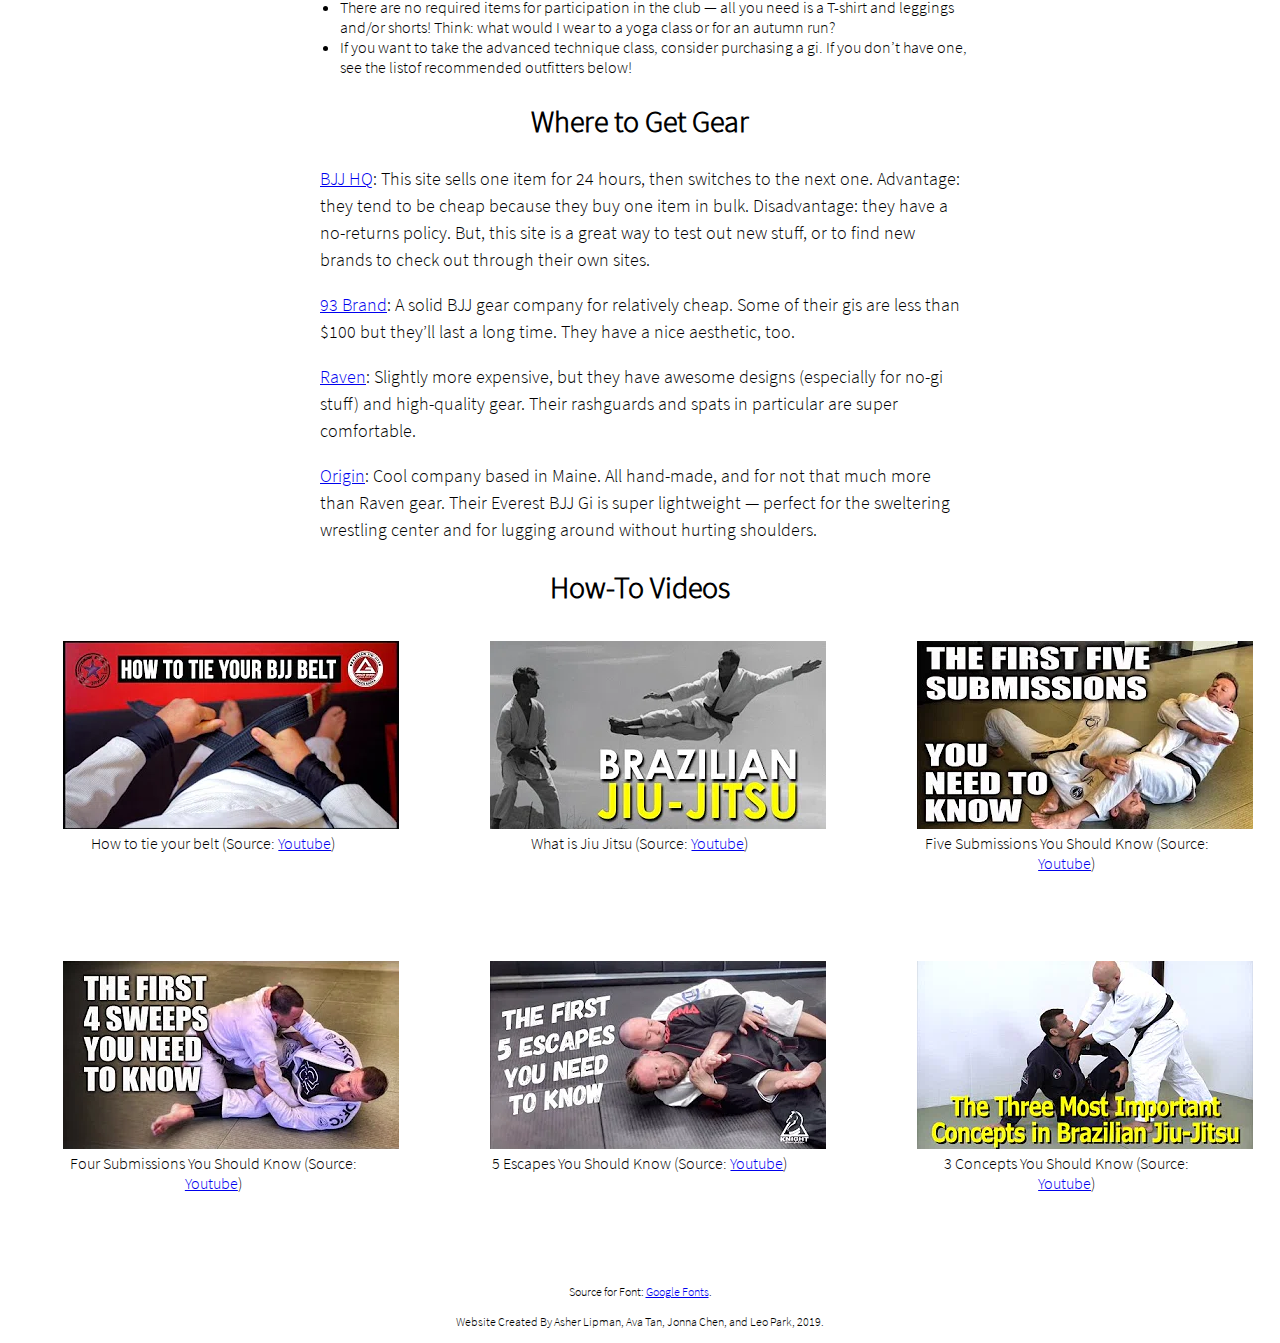
==== commit 818dc16e: "deleted unused image and added citaton for fonts" ====
--- a/basics.html
+++ b/basics.html
@@ -125,6 +125,7 @@
     </div>
   </div>
   <div class = "footer">
+    <p>Source for Font: <a href="https://fonts.google.com/specimen/Source+Sans+Pro?selection.family=Source+Sans+Pro">Google Fonts</a>.</p>
     <p>Website Created By Asher Lipman, Ava Tan, Jonna Chen, and Leo Park, 2019.</p>
   </div>
 
--- a/styles/site.css
+++ b/styles/site.css
@@ -12,7 +12,7 @@
 }
 
 header{
-  display:flex;
+  display: flex;
   width: 100%;
   flex-direction: row;
   justify-content: space-between;
@@ -21,12 +21,16 @@
   padding-bottom: 10px;
   border-bottom: 1px solid black;
 }
+p{
+  font-size: 18px;
+  line-height: 1.5em;
+}
 
 .logo{
   width:150px;
   height:150px;
-  border:1px solid white;
   padding-left: 30px;
+  margin-top: 10px;
 }
 
 /*Text Styling*/
@@ -89,8 +93,26 @@
 }
 /*Homepage Styling*/
 
-.carousel{
+.slider{
   width: 100%;
+}
+
+.slider #carousel{
+  margin: 0px;
+  left: 0px;
+}
+
+.slider #carousel #carousel-image{
+  width: 100%;
+  float: left;
+}
+.arrows{
+  margin: 0 auto 0 auto;
+  width: 200px;
+}
+
+#prev{
+  margin-right: 20px;
 }
 
 .description{
@@ -138,7 +160,39 @@
     text-align: center;
 }
 
-
+figcaption.d{
+  text-align: center;
+}
+figure.c{
+  width: 800px;
+  margin-left: auto;
+  margin-right: auto;
+  text-align: left;
+}
+img.i{
+  display: block;
+  margin-left: auto;
+  margin-right: auto;
+}
+img.t{
+  display: block;
+  margin-left: auto;
+  margin-right: auto;
+}
+img.u{
+  display: block;
+  margin-left: auto;
+  margin-right: auto;
+}
+.team{
+  text-align:center;
+}
+
+p.e{
+  width: 40%;
+  margin-left: auto;
+  margin-right: auto;
+}
 p.basics-text{
   width: 50%;
   margin-left: auto;
@@ -168,41 +222,24 @@
 
 /*meet the team*/
 .a{
-  font-size: 45px;
   margin-left: 540px;
   font-family: 'SourceSansProLight', sans-serif;
 }
 .b{
-  font-size: 20px;
   margin-left: 50px;
   font-family: 'SourceSansProLight', sans-serif;
 }
-.c{
-  margin-left: 0px;
-}
-.d{
-  margin-left: 50px;
-}
+div.row{
+  margin-left: 150px;
+  margin-right: 150px;
+}
+
 .e{
-  margin-left: 50px;
-  font-size: 32px;
+
   font-family: 'SourceSansProLight', sans-serif;
   margin-top: 20px;
-  margin-right: 30px;
-}
-.g{
-  margin-left: 50px;
-  font-family: 'SourceSansProLight', sans-serif;
-}
-p.e{
-  margin-right: 50px;
-}
-img#uno{
-  margin-left: 50px;
-}
-img#instructor{
-  margin-left: 50px;
-}
+}
+
 .row{
   display:flex;
   margin-left: 0px;
@@ -210,7 +247,6 @@
 .col{
   flex-direction: column;
 }
-
 
 
 /*calendar site stuff*/
@@ -281,7 +317,7 @@
 .calendar_days > div{
   border: 1px solid black;
   width: calc((100% / 7) - 2px);
-  height:calc(20% - 2px);
+  height:calc((100%/6) - 2px);
 }
 .calendar_days a{
     width:100%;
@@ -301,7 +337,7 @@
 }
 .inactive_day{
     cursor:default;
-    background: #777a7e !important;
+    background: #adb0b5 !important;
 }
 
 .pop_up{
@@ -540,7 +576,7 @@
     flex-direction: column;
 }
 .videos figure{
-    margin: 10px 5%;
+    margin: 10px auto;
 }
 
 /*calendar stuff*/
@@ -614,7 +650,35 @@
 img.jiujitsu{
   width: 95%;
 }
-
+p.e{
+  width: 80%;
+  margin-left: auto;
+  margin-right: auto;
+}
+figure.c{
+  width: 100%;
+  text-align:center;
+  margin-left: auto;
+  margin-right: auto;
+}
+img.i{
+  width: 50%;
+  display: block;
+  margin-left: auto;
+  margin-right: auto;
+}
+img.t{
+  width: 50%;
+  display: block;
+  margin-left: auto;
+  margin-right: auto;
+}
+img.u{
+  width: 75%;
+  display: block;
+  margin-left: auto;
+  margin-right: auto;
+}
 }
 
 
@@ -623,6 +687,48 @@
 /* mobile responsiveness*/
 @media (max-width: 600px) {
 
-
-
-}
+div#abouttheclub{
+  margin-left: 40px;
+}
+div#wherewhen{
+  margin-left: 40px;
+}
+p#beltsystem{
+  margin-right: 80px;
+}
+div.footer{
+  margin-right: 80px;
+}
+div.row{
+  margin-left: 0px;
+  margin-right: 0px;
+}
+.col{
+  flex-direction: row;
+  flex-wrap: wrap;
+}
+.row{
+  flex-wrap: wrap;
+}
+h1.a{
+  margin-left: 50px;
+}
+}
+
+/* tablet responsiveness*/
+@media (max-width: 900px) {
+  div.row{
+    margin-left: 0px;
+    margin-right: 0px;
+  }
+  .col{
+    flex-direction: row;
+    flex-wrap: wrap;
+  }
+  .row{
+    flex-wrap: wrap;
+  }
+  h1.a{
+    margin-left: 50px;
+  }
+  }
